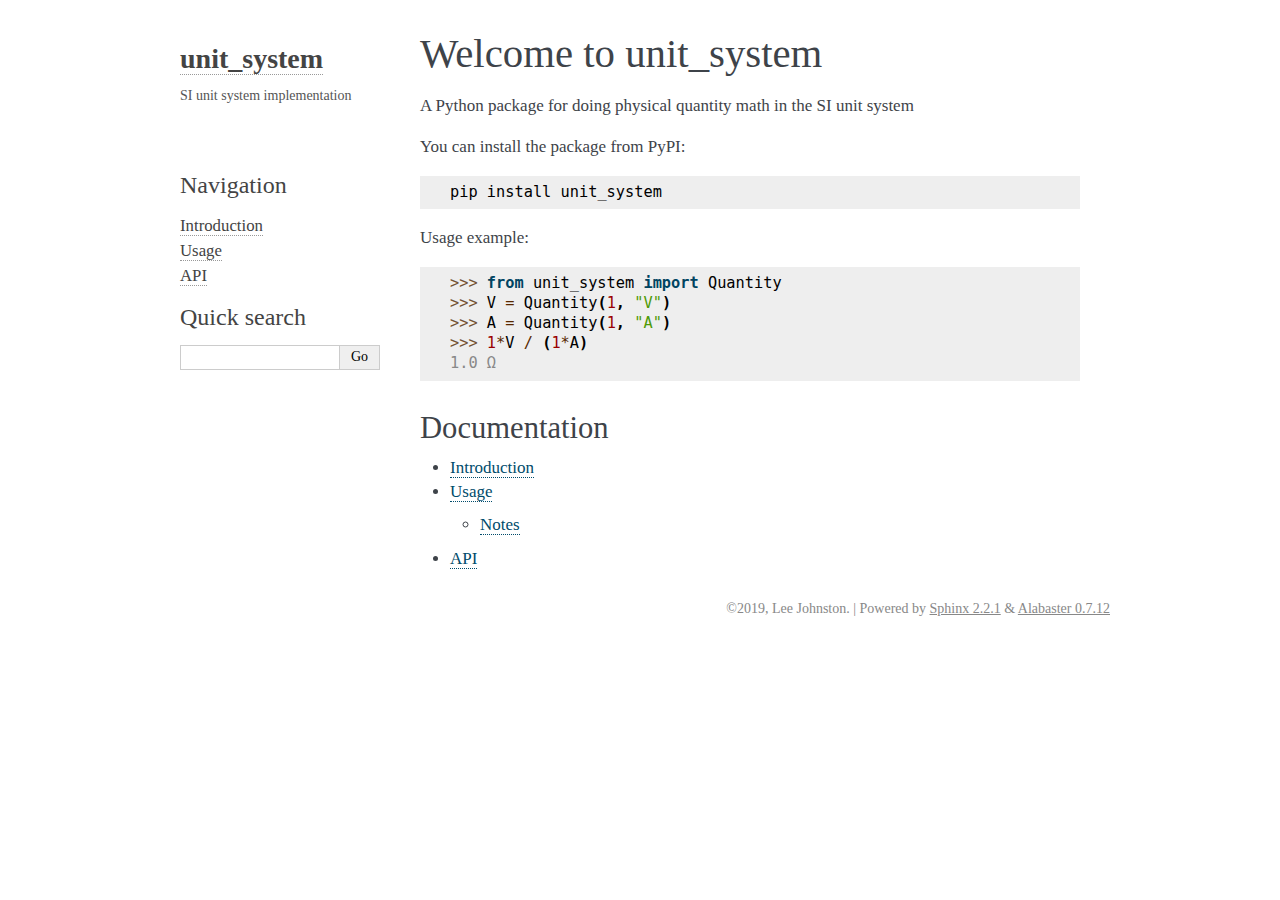
==== index.html @ a8049344 "project documentation" ====
<!DOCTYPE html>

<html xmlns="http://www.w3.org/1999/xhtml">
  <head>
    <meta charset="utf-8" />
    <title>Welcome to unit_system &#8212; unit_system  documentation</title>
    <link rel="stylesheet" href="_static/alabaster.css" type="text/css" />
    <link rel="stylesheet" href="_static/pygments.css" type="text/css" />
    <script type="text/javascript" id="documentation_options" data-url_root="./" src="_static/documentation_options.js"></script>
    <script type="text/javascript" src="_static/jquery.js"></script>
    <script type="text/javascript" src="_static/underscore.js"></script>
    <script type="text/javascript" src="_static/doctools.js"></script>
    <script type="text/javascript" src="_static/language_data.js"></script>
    <link rel="index" title="Index" href="genindex.html" />
    <link rel="search" title="Search" href="search.html" />
    <link rel="next" title="Introduction" href="introduction.html" />
   
  <link rel="stylesheet" href="_static/custom.css" type="text/css" />
  
  
  <meta name="viewport" content="width=device-width, initial-scale=0.9, maximum-scale=0.9" />

  </head><body>
  

    <div class="document">
      <div class="documentwrapper">
        <div class="bodywrapper">
          

          <div class="body" role="main">
            
  <div class="section" id="welcome-to-unit-system">
<h1>Welcome to unit_system<a class="headerlink" href="#welcome-to-unit-system" title="Permalink to this headline">¶</a></h1>
<p>A Python package for doing physical quantity math in the SI unit system</p>
<p>You can install the package from PyPI:</p>
<div class="highlight-default notranslate"><div class="highlight"><pre><span></span><span class="n">pip</span> <span class="n">install</span> <span class="n">unit_system</span>
</pre></div>
</div>
<p>Usage example:</p>
<div class="highlight-default notranslate"><div class="highlight"><pre><span></span><span class="gp">&gt;&gt;&gt; </span><span class="kn">from</span> <span class="nn">unit_system</span> <span class="k">import</span> <span class="n">Quantity</span>
<span class="gp">&gt;&gt;&gt; </span><span class="n">V</span> <span class="o">=</span> <span class="n">Quantity</span><span class="p">(</span><span class="mi">1</span><span class="p">,</span> <span class="s2">&quot;V&quot;</span><span class="p">)</span>
<span class="gp">&gt;&gt;&gt; </span><span class="n">A</span> <span class="o">=</span> <span class="n">Quantity</span><span class="p">(</span><span class="mi">1</span><span class="p">,</span> <span class="s2">&quot;A&quot;</span><span class="p">)</span>
<span class="gp">&gt;&gt;&gt; </span><span class="mi">1</span><span class="o">*</span><span class="n">V</span> <span class="o">/</span> <span class="p">(</span><span class="mi">1</span><span class="o">*</span><span class="n">A</span><span class="p">)</span>
<span class="go">1.0 Ω</span>
</pre></div>
</div>
<div class="section" id="documentation">
<h2>Documentation<a class="headerlink" href="#documentation" title="Permalink to this headline">¶</a></h2>
<div class="toctree-wrapper compound">
<ul>
<li class="toctree-l1"><a class="reference internal" href="introduction.html">Introduction</a></li>
<li class="toctree-l1"><a class="reference internal" href="usage.html">Usage</a><ul>
<li class="toctree-l2"><a class="reference internal" href="usage.html#notes">Notes</a></li>
</ul>
</li>
<li class="toctree-l1"><a class="reference internal" href="api.html">API</a></li>
</ul>
</div>
</div>
</div>


          </div>
          
        </div>
      </div>
      <div class="sphinxsidebar" role="navigation" aria-label="main navigation">
        <div class="sphinxsidebarwrapper">
<h1 class="logo"><a href="#">unit_system</a></h1>



<p class="blurb">SI unit system implementation</p>




<p>
<iframe src="https://ghbtns.com/github-btn.html?user=l-johnston&repo=unit_system&type=watch&count=true&size=large&v=2"
  allowtransparency="true" frameborder="0" scrolling="0" width="200px" height="35px"></iframe>
</p>





<h3>Navigation</h3>
<ul>
<li class="toctree-l1"><a class="reference internal" href="introduction.html">Introduction</a></li>
<li class="toctree-l1"><a class="reference internal" href="usage.html">Usage</a></li>
<li class="toctree-l1"><a class="reference internal" href="api.html">API</a></li>
</ul>

<div class="relations">
<h3>Related Topics</h3>
<ul>
  <li><a href="#">Documentation overview</a><ul>
      <li>Next: <a href="introduction.html" title="next chapter">Introduction</a></li>
  </ul></li>
</ul>
</div>
<div id="searchbox" style="display: none" role="search">
  <h3 id="searchlabel">Quick search</h3>
    <div class="searchformwrapper">
    <form class="search" action="search.html" method="get">
      <input type="text" name="q" aria-labelledby="searchlabel" />
      <input type="submit" value="Go" />
    </form>
    </div>
</div>
<script type="text/javascript">$('#searchbox').show(0);</script>








        </div>
      </div>
      <div class="clearer"></div>
    </div>
    <div class="footer">
      &copy;2019, Lee Johnston.
      
      |
      Powered by <a href="http://sphinx-doc.org/">Sphinx 2.2.1</a>
      &amp; <a href="https://github.com/bitprophet/alabaster">Alabaster 0.7.12</a>
      
    </div>

    

    
  </body>
</html>
---- _static/alabaster.css ----
@import url("basic.css");

/* -- page layout ----------------------------------------------------------- */

body {
    font-family: STIX2;
    font-size: 17px;
    background-color: #fff;
    color: #000;
    margin: 0;
    padding: 0;
}


div.document {
    width: 940px;
    margin: 30px auto 0 auto;
}

div.documentwrapper {
    float: left;
    width: 100%;
}

div.bodywrapper {
    margin: 0 0 0 220px;
}

div.sphinxsidebar {
    width: 220px;
    font-size: 14px;
    line-height: 1.5;
}

hr {
    border: 1px solid #B1B4B6;
}

div.body {
    background-color: #fff;
    color: #3E4349;
    padding: 0 30px 0 30px;
}

div.body > .section {
    text-align: left;
}

div.footer {
    width: 940px;
    margin: 20px auto 30px auto;
    font-size: 14px;
    color: #888;
    text-align: right;
}

div.footer a {
    color: #888;
}

p.caption {
    font-family: inherit;
    font-size: inherit;
}


div.relations {
    display: none;
}


div.sphinxsidebar a {
    color: #444;
    text-decoration: none;
    border-bottom: 1px dotted #999;
}

div.sphinxsidebar a:hover {
    border-bottom: 1px solid #999;
}

div.sphinxsidebarwrapper {
    padding: 18px 10px;
}

div.sphinxsidebarwrapper p.logo {
    padding: 0;
    margin: -10px 0 0 0px;
    text-align: center;
}

div.sphinxsidebarwrapper h1.logo {
    margin-top: -10px;
    text-align: center;
    margin-bottom: 5px;
    text-align: left;
}

div.sphinxsidebarwrapper h1.logo-name {
    margin-top: 0px;
}

div.sphinxsidebarwrapper p.blurb {
    margin-top: 0;
    font-style: normal;
}

div.sphinxsidebar h3,
div.sphinxsidebar h4 {
    font-family: STIX2;
    color: #444;
    font-size: 24px;
    font-weight: normal;
    margin: 0 0 5px 0;
    padding: 0;
}

div.sphinxsidebar h4 {
    font-size: 20px;
}

div.sphinxsidebar h3 a {
    color: #444;
}

div.sphinxsidebar p.logo a,
div.sphinxsidebar h3 a,
div.sphinxsidebar p.logo a:hover,
div.sphinxsidebar h3 a:hover {
    border: none;
}

div.sphinxsidebar p {
    color: #555;
    margin: 10px 0;
}

div.sphinxsidebar ul {
    margin: 10px 0;
    padding: 0;
    color: #000;
}

div.sphinxsidebar ul li.toctree-l1 > a {
    font-size: 120%;
}

div.sphinxsidebar ul li.toctree-l2 > a {
    font-size: 110%;
}

div.sphinxsidebar input {
    border: 1px solid #CCC;
    font-family: STIX2;
    font-size: 1em;
}

div.sphinxsidebar hr {
    border: none;
    height: 1px;
    color: #AAA;
    background: #AAA;

    text-align: left;
    margin-left: 0;
    width: 50%;
}

div.sphinxsidebar .badge {
    border-bottom: none;
}

div.sphinxsidebar .badge:hover {
    border-bottom: none;
}

/* To address an issue with donation coming after search */
div.sphinxsidebar h3.donation {
    margin-top: 10px;
}

/* -- body styles ----------------------------------------------------------- */

a {
    color: #004B6B;
    text-decoration: underline;
}

a:hover {
    color: #6D4100;
    text-decoration: underline;
}

div.body h1,
div.body h2,
div.body h3,
div.body h4,
div.body h5,
div.body h6 {
    font-family: STIX2;
    font-weight: normal;
    margin: 30px 0px 10px 0px;
    padding: 0;
}

div.body h1 { margin-top: 0; padding-top: 0; font-size: 240%; }
div.body h2 { font-size: 180%; }
div.body h3 { font-size: 150%; }
div.body h4 { font-size: 130%; }
div.body h5 { font-size: 100%; }
div.body h6 { font-size: 100%; }

a.headerlink {
    color: #DDD;
    padding: 0 4px;
    text-decoration: none;
}

a.headerlink:hover {
    color: #444;
    background: #EAEAEA;
}

div.body p, div.body dd, div.body li {
    line-height: 1.4em;
}

div.admonition {
    margin: 20px 0px;
    padding: 10px 30px;
    background-color: #EEE;
    border: 1px solid #CCC;
}

div.admonition tt.xref, div.admonition code.xref, div.admonition a tt {
    background-color: #FBFBFB;
    border-bottom: 1px solid #fafafa;
}

div.admonition p.admonition-title {
    font-family: STIX2;
    font-weight: normal;
    font-size: 24px;
    margin: 0 0 10px 0;
    padding: 0;
    line-height: 1;
}

div.admonition p.last {
    margin-bottom: 0;
}

div.highlight {
    background-color: #fff;
}

dt:target, .highlight {
    background: #FAF3E8;
}

div.warning {
    background-color: #FCC;
    border: 1px solid #FAA;
}

div.danger {
    background-color: #FCC;
    border: 1px solid #FAA;
    -moz-box-shadow: 2px 2px 4px #D52C2C;
    -webkit-box-shadow: 2px 2px 4px #D52C2C;
    box-shadow: 2px 2px 4px #D52C2C;
}

div.error {
    background-color: #FCC;
    border: 1px solid #FAA;
    -moz-box-shadow: 2px 2px 4px #D52C2C;
    -webkit-box-shadow: 2px 2px 4px #D52C2C;
    box-shadow: 2px 2px 4px #D52C2C;
}

div.caution {
    background-color: #FCC;
    border: 1px solid #FAA;
}

div.attention {
    background-color: #FCC;
    border: 1px solid #FAA;
}

div.important {
    background-color: #EEE;
    border: 1px solid #CCC;
}

div.note {
    background-color: #EEE;
    border: 1px solid #CCC;
}

div.tip {
    background-color: #EEE;
    border: 1px solid #CCC;
}

div.hint {
    background-color: #EEE;
    border: 1px solid #CCC;
}

div.seealso {
    background-color: #EEE;
    border: 1px solid #CCC;
}

div.topic {
    background-color: #EEE;
}

p.admonition-title {
    display: inline;
}

p.admonition-title:after {
    content: ":";
}

pre, tt, code {
    font-family: 'Consolas', 'Menlo', 'DejaVu Sans Mono', 'Bitstream Vera Sans Mono', monospace;
    font-size: 0.9em;
}

.hll {
    background-color: #FFC;
    margin: 0 -12px;
    padding: 0 12px;
    display: block;
}

img.screenshot {
}

tt.descname, tt.descclassname, code.descname, code.descclassname {
    font-size: 0.95em;
}

tt.descname, code.descname {
    padding-right: 0.08em;
}

img.screenshot {
    -moz-box-shadow: 2px 2px 4px #EEE;
    -webkit-box-shadow: 2px 2px 4px #EEE;
    box-shadow: 2px 2px 4px #EEE;
}

table.docutils {
    border: 1px solid #888;
    -moz-box-shadow: 2px 2px 4px #EEE;
    -webkit-box-shadow: 2px 2px 4px #EEE;
    box-shadow: 2px 2px 4px #EEE;
}

table.docutils td, table.docutils th {
    border: 1px solid #888;
    padding: 0.25em 0.7em;
}

table.field-list, table.footnote {
    border: none;
    -moz-box-shadow: none;
    -webkit-box-shadow: none;
    box-shadow: none;
}

table.footnote {
    margin: 15px 0;
    width: 100%;
    border: 1px solid #EEE;
    background: #FDFDFD;
    font-size: 0.9em;
}

table.footnote + table.footnote {
    margin-top: -15px;
    border-top: none;
}

table.field-list th {
    padding: 0 0.8em 0 0;
}

table.field-list td {
    padding: 0;
}

table.field-list p {
    margin-bottom: 0.8em;
}

/* Cloned from
 * https://github.com/sphinx-doc/sphinx/commit/ef60dbfce09286b20b7385333d63a60321784e68
 */
.field-name {
    -moz-hyphens: manual;
    -ms-hyphens: manual;
    -webkit-hyphens: manual;
    hyphens: manual;
}

table.footnote td.label {
    width: .1px;
    padding: 0.3em 0 0.3em 0.5em;
}

table.footnote td {
    padding: 0.3em 0.5em;
}

dl {
    margin: 0;
    padding: 0;
}

dl dd {
    margin-left: 30px;
}

blockquote {
    margin: 0 0 0 30px;
    padding: 0;
}

ul, ol {
    /* Matches the 30px from the narrow-screen "li > ul" selector below */
    margin: 10px 0 10px 30px;
    padding: 0;
}

pre {
    background: #EEE;
    padding: 7px 30px;
    margin: 15px 0px;
    line-height: 1.3em;
}

div.viewcode-block:target {
    background: #ffd;
}

dl pre, blockquote pre, li pre {
    margin-left: 0;
    padding-left: 30px;
}

tt, code {
    background-color: #ecf0f3;
    color: #222;
    /* padding: 1px 2px; */
}

tt.xref, code.xref, a tt {
    background-color: #FBFBFB;
    border-bottom: 1px solid #fff;
}

a.reference {
    text-decoration: none;
    border-bottom: 1px dotted #004B6B;
}

/* Don't put an underline on images */
a.image-reference, a.image-reference:hover {
    border-bottom: none;
}

a.reference:hover {
    border-bottom: 1px solid #6D4100;
}

a.footnote-reference {
    text-decoration: none;
    font-size: 0.7em;
    vertical-align: top;
    border-bottom: 1px dotted #004B6B;
}

a.footnote-reference:hover {
    border-bottom: 1px solid #6D4100;
}

a:hover tt, a:hover code {
    background: #EEE;
}


@media screen and (max-width: 870px) {

    div.sphinxsidebar {
    	display: none;
    }

    div.document {
       width: 100%;

    }

    div.documentwrapper {
    	margin-left: 0;
    	margin-top: 0;
    	margin-right: 0;
    	margin-bottom: 0;
    }

    div.bodywrapper {
    	margin-top: 0;
    	margin-right: 0;
    	margin-bottom: 0;
    	margin-left: 0;
    }

    ul {
    	margin-left: 0;
    }

	li > ul {
        /* Matches the 30px from the "ul, ol" selector above */
		margin-left: 30px;
	}

    .document {
    	width: auto;
    }

    .footer {
    	width: auto;
    }

    .bodywrapper {
    	margin: 0;
    }

    .footer {
    	width: auto;
    }

    .github {
        display: none;
    }



}



@media screen and (max-width: 875px) {

    body {
        margin: 0;
        padding: 20px 30px;
    }

    div.documentwrapper {
        float: none;
        background: #fff;
    }

    div.sphinxsidebar {
        display: block;
        float: none;
        width: 102.5%;
        margin: 50px -30px -20px -30px;
        padding: 10px 20px;
        background: #333;
        color: #FFF;
    }

    div.sphinxsidebar h3, div.sphinxsidebar h4, div.sphinxsidebar p,
    div.sphinxsidebar h3 a {
        color: #fff;
    }

    div.sphinxsidebar a {
        color: #AAA;
    }

    div.sphinxsidebar p.logo {
        display: none;
    }

    div.document {
        width: 100%;
        margin: 0;
    }

    div.footer {
        display: none;
    }

    div.bodywrapper {
        margin: 0;
    }

    div.body {
        min-height: 0;
        padding: 0;
    }

    .rtd_doc_footer {
        display: none;
    }

    .document {
        width: auto;
    }

    .footer {
        width: auto;
    }

    .footer {
        width: auto;
    }

    .github {
        display: none;
    }
}


/* misc. */

.revsys-inline {
    display: none!important;
}

/* Make nested-list/multi-paragraph items look better in Releases changelog
 * pages. Without this, docutils' magical list fuckery causes inconsistent
 * formatting between different release sub-lists.
 */
div#changelog > div.section > ul > li > p:only-child {
    margin-bottom: 0;
}

/* Hide fugly table cell borders in ..bibliography:: directive output */
table.docutils.citation, table.docutils.citation td, table.docutils.citation th {
  border: none;
  /* Below needed in some edge cases; if not applied, bottom shadows appear */
  -moz-box-shadow: none;
  -webkit-box-shadow: none;
  box-shadow: none;
}


/* relbar */

.related {
    line-height: 30px;
    width: 100%;
    font-size: 0.9rem;
}

.related.top {
    border-bottom: 1px solid #EEE;
    margin-bottom: 20px;
}

.related.bottom {
    border-top: 1px solid #EEE;
}

.related ul {
    padding: 0;
    margin: 0;
    list-style: none;
}

.related li {
    display: inline;
}

nav#rellinks {
    float: right;
}

nav#rellinks li+li:before {
    content: "|";
}

nav#breadcrumbs li+li:before {
    content: "\00BB";
}

/* Hide certain items when printing */
@media print {
    div.related {
        display: none;
    }
}
---- _static/pygments.css ----
.highlight .hll { background-color: #ffffcc }
.highlight  { background: #f8f8f8; }
.highlight .c { color: #8f5902; font-style: italic } /* Comment */
.highlight .err { color: #a40000; border: 1px solid #ef2929 } /* Error */
.highlight .g { color: #000000 } /* Generic */
.highlight .k { color: #004461; font-weight: bold } /* Keyword */
.highlight .l { color: #000000 } /* Literal */
.highlight .n { color: #000000 } /* Name */
.highlight .o { color: #582800 } /* Operator */
.highlight .x { color: #000000 } /* Other */
.highlight .p { color: #000000; font-weight: bold } /* Punctuation */
.highlight .ch { color: #8f5902; font-style: italic } /* Comment.Hashbang */
.highlight .cm { color: #8f5902; font-style: italic } /* Comment.Multiline */
.highlight .cp { color: #8f5902 } /* Comment.Preproc */
.highlight .cpf { color: #8f5902; font-style: italic } /* Comment.PreprocFile */
.highlight .c1 { color: #8f5902; font-style: italic } /* Comment.Single */
.highlight .cs { color: #8f5902; font-style: italic } /* Comment.Special */
.highlight .gd { color: #a40000 } /* Generic.Deleted */
.highlight .ge { color: #000000; font-style: italic } /* Generic.Emph */
.highlight .gr { color: #ef2929 } /* Generic.Error */
.highlight .gh { color: #000080; font-weight: bold } /* Generic.Heading */
.highlight .gi { color: #00A000 } /* Generic.Inserted */
.highlight .go { color: #888888 } /* Generic.Output */
.highlight .gp { color: #745334 } /* Generic.Prompt */
.highlight .gs { color: #000000; font-weight: bold } /* Generic.Strong */
.highlight .gu { color: #800080; font-weight: bold } /* Generic.Subheading */
.highlight .gt { color: #a40000; font-weight: bold } /* Generic.Traceback */
.highlight .kc { color: #004461; font-weight: bold } /* Keyword.Constant */
.highlight .kd { color: #004461; font-weight: bold } /* Keyword.Declaration */
.highlight .kn { color: #004461; font-weight: bold } /* Keyword.Namespace */
.highlight .kp { color: #004461; font-weight: bold } /* Keyword.Pseudo */
.highlight .kr { color: #004461; font-weight: bold } /* Keyword.Reserved */
.highlight .kt { color: #004461; font-weight: bold } /* Keyword.Type */
.highlight .ld { color: #000000 } /* Literal.Date */
.highlight .m { color: #990000 } /* Literal.Number */
.highlight .s { color: #4e9a06 } /* Literal.String */
.highlight .na { color: #c4a000 } /* Name.Attribute */
.highlight .nb { color: #004461 } /* Name.Builtin */
.highlight .nc { color: #000000 } /* Name.Class */
.highlight .no { color: #000000 } /* Name.Constant */
.highlight .nd { color: #888888 } /* Name.Decorator */
.highlight .ni { color: #ce5c00 } /* Name.Entity */
.highlight .ne { color: #cc0000; font-weight: bold } /* Name.Exception */
.highlight .nf { color: #000000 } /* Name.Function */
.highlight .nl { color: #f57900 } /* Name.Label */
.highlight .nn { color: #000000 } /* Name.Namespace */
.highlight .nx { color: #000000 } /* Name.Other */
.highlight .py { color: #000000 } /* Name.Property */
.highlight .nt { color: #004461; font-weight: bold } /* Name.Tag */
.highlight .nv { color: #000000 } /* Name.Variable */
.highlight .ow { color: #004461; font-weight: bold } /* Operator.Word */
.highlight .w { color: #f8f8f8; text-decoration: underline } /* Text.Whitespace */
.highlight .mb { color: #990000 } /* Literal.Number.Bin */
.highlight .mf { color: #990000 } /* Literal.Number.Float */
.highlight .mh { color: #990000 } /* Literal.Number.Hex */
.highlight .mi { color: #990000 } /* Literal.Number.Integer */
.highlight .mo { color: #990000 } /* Literal.Number.Oct */
.highlight .sa { color: #4e9a06 } /* Literal.String.Affix */
.highlight .sb { color: #4e9a06 } /* Literal.String.Backtick */
.highlight .sc { color: #4e9a06 } /* Literal.String.Char */
.highlight .dl { color: #4e9a06 } /* Literal.String.Delimiter */
.highlight .sd { color: #8f5902; font-style: italic } /* Literal.String.Doc */
.highlight .s2 { color: #4e9a06 } /* Literal.String.Double */
.highlight .se { color: #4e9a06 } /* Literal.String.Escape */
.highlight .sh { color: #4e9a06 } /* Literal.String.Heredoc */
.highlight .si { color: #4e9a06 } /* Literal.String.Interpol */
.highlight .sx { color: #4e9a06 } /* Literal.String.Other */
.highlight .sr { color: #4e9a06 } /* Literal.String.Regex */
.highlight .s1 { color: #4e9a06 } /* Literal.String.Single */
.highlight .ss { color: #4e9a06 } /* Literal.String.Symbol */
.highlight .bp { color: #3465a4 } /* Name.Builtin.Pseudo */
.highlight .fm { color: #000000 } /* Name.Function.Magic */
.highlight .vc { color: #000000 } /* Name.Variable.Class */
.highlight .vg { color: #000000 } /* Name.Variable.Global */
.highlight .vi { color: #000000 } /* Name.Variable.Instance */
.highlight .vm { color: #000000 } /* Name.Variable.Magic */
.highlight .il { color: #990000 } /* Literal.Number.Integer.Long */
---- _static/custom.css ----
/* This file intentionally left blank. */
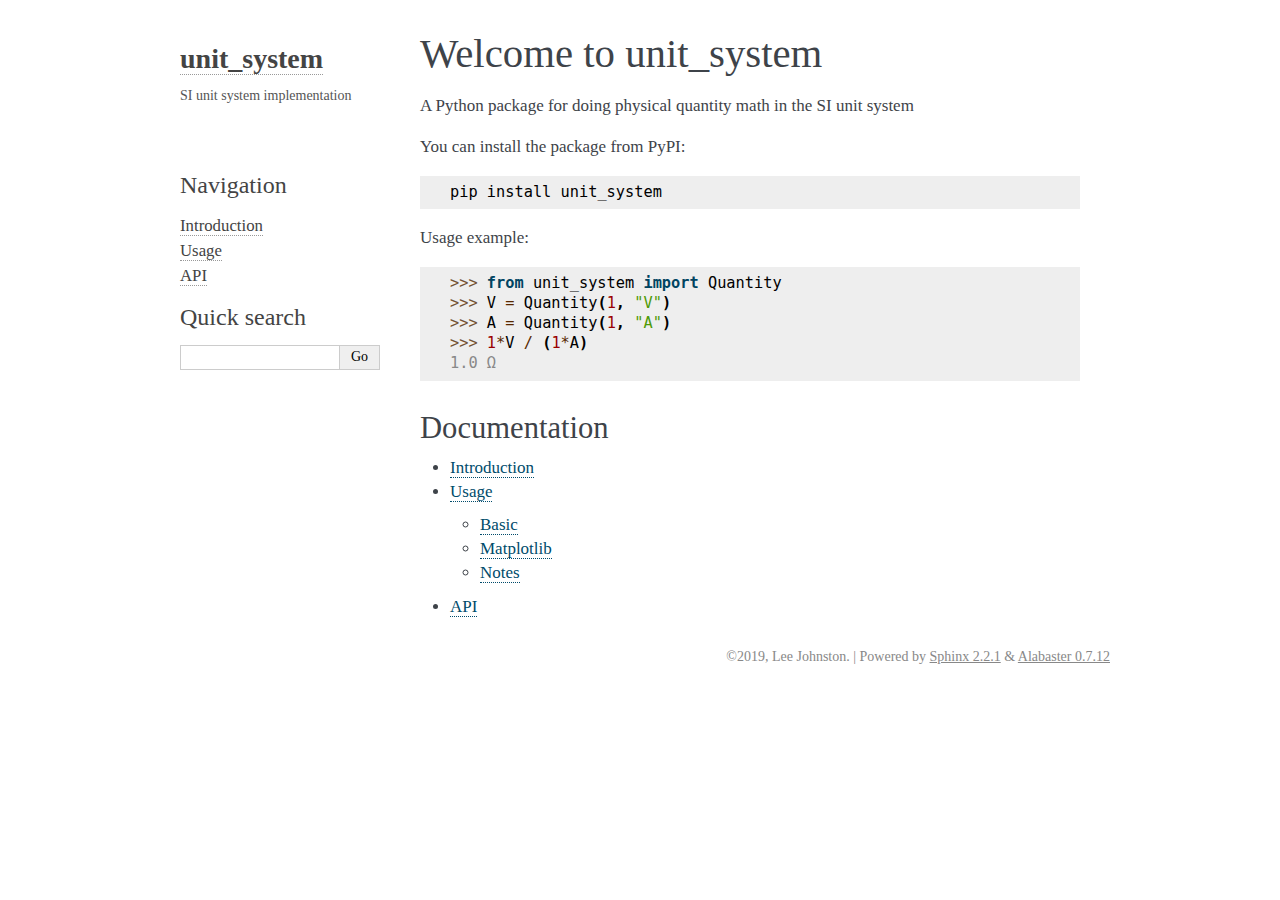
==== commit a2d68fda: "build project documentation" ====
--- a/index.html
+++ b/index.html
@@ -39,7 +39,7 @@
 </pre></div>
 </div>
 <p>Usage example:</p>
-<div class="highlight-default notranslate"><div class="highlight"><pre><span></span><span class="gp">&gt;&gt;&gt; </span><span class="kn">from</span> <span class="nn">unit_system</span> <span class="k">import</span> <span class="n">Quantity</span>
+<div class="highlight-default notranslate"><div class="highlight"><pre><span></span><span class="gp">&gt;&gt;&gt; </span><span class="kn">from</span> <span class="nn">unit_system</span> <span class="kn">import</span> <span class="n">Quantity</span>
 <span class="gp">&gt;&gt;&gt; </span><span class="n">V</span> <span class="o">=</span> <span class="n">Quantity</span><span class="p">(</span><span class="mi">1</span><span class="p">,</span> <span class="s2">&quot;V&quot;</span><span class="p">)</span>
 <span class="gp">&gt;&gt;&gt; </span><span class="n">A</span> <span class="o">=</span> <span class="n">Quantity</span><span class="p">(</span><span class="mi">1</span><span class="p">,</span> <span class="s2">&quot;A&quot;</span><span class="p">)</span>
 <span class="gp">&gt;&gt;&gt; </span><span class="mi">1</span><span class="o">*</span><span class="n">V</span> <span class="o">/</span> <span class="p">(</span><span class="mi">1</span><span class="o">*</span><span class="n">A</span><span class="p">)</span>
@@ -52,6 +52,8 @@
 <ul>
 <li class="toctree-l1"><a class="reference internal" href="introduction.html">Introduction</a></li>
 <li class="toctree-l1"><a class="reference internal" href="usage.html">Usage</a><ul>
+<li class="toctree-l2"><a class="reference internal" href="usage.html#basic">Basic</a></li>
+<li class="toctree-l2"><a class="reference internal" href="usage.html#matplotlib">Matplotlib</a></li>
 <li class="toctree-l2"><a class="reference internal" href="usage.html#notes">Notes</a></li>
 </ul>
 </li>
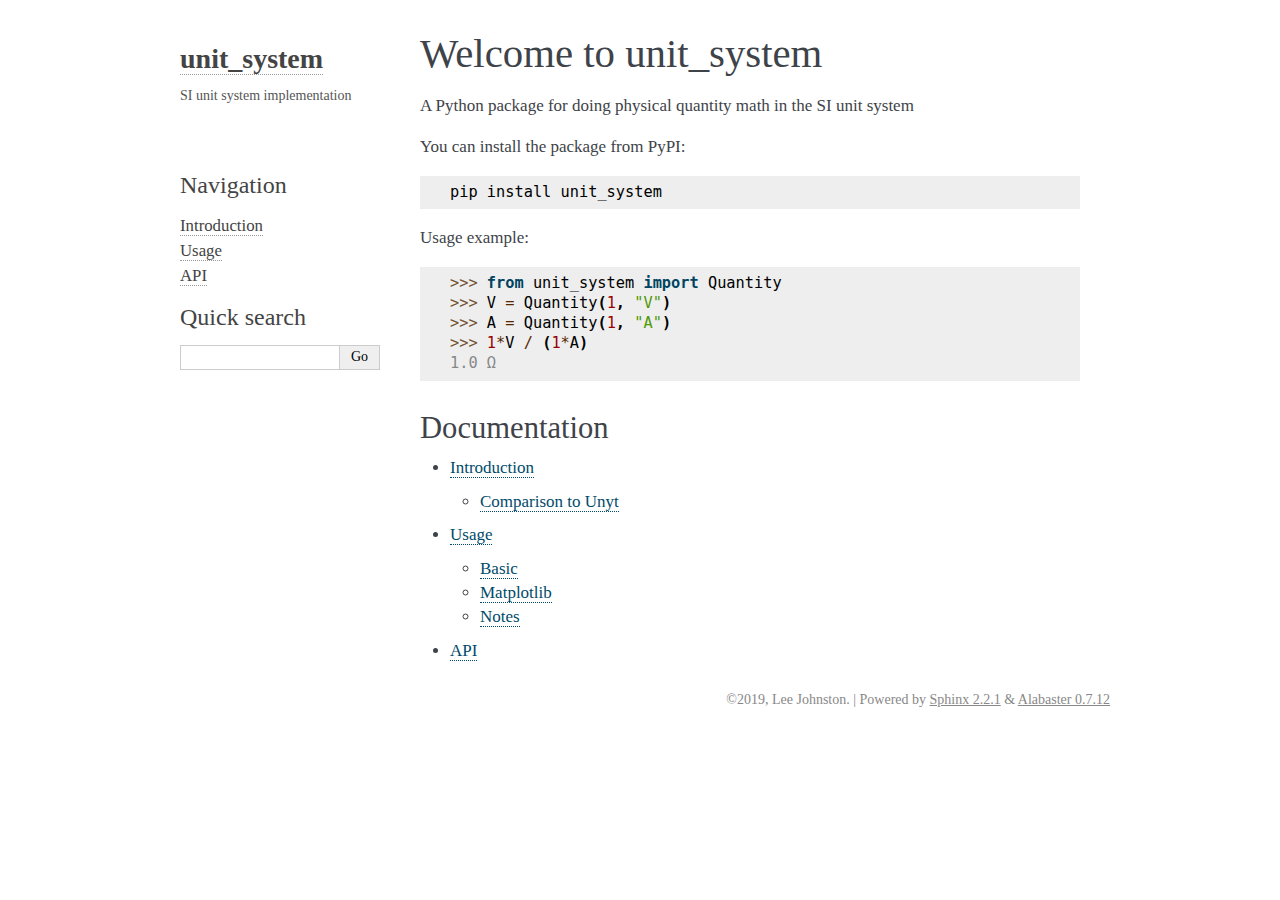
==== commit 14ec9dcf: "build project documentation" ====
--- a/index.html
+++ b/index.html
@@ -50,7 +50,10 @@
 <h2>Documentation<a class="headerlink" href="#documentation" title="Permalink to this headline">¶</a></h2>
 <div class="toctree-wrapper compound">
 <ul>
-<li class="toctree-l1"><a class="reference internal" href="introduction.html">Introduction</a></li>
+<li class="toctree-l1"><a class="reference internal" href="introduction.html">Introduction</a><ul>
+<li class="toctree-l2"><a class="reference internal" href="introduction.html#comparison-to-unyt">Comparison to Unyt</a></li>
+</ul>
+</li>
 <li class="toctree-l1"><a class="reference internal" href="usage.html">Usage</a><ul>
 <li class="toctree-l2"><a class="reference internal" href="usage.html#basic">Basic</a></li>
 <li class="toctree-l2"><a class="reference internal" href="usage.html#matplotlib">Matplotlib</a></li>
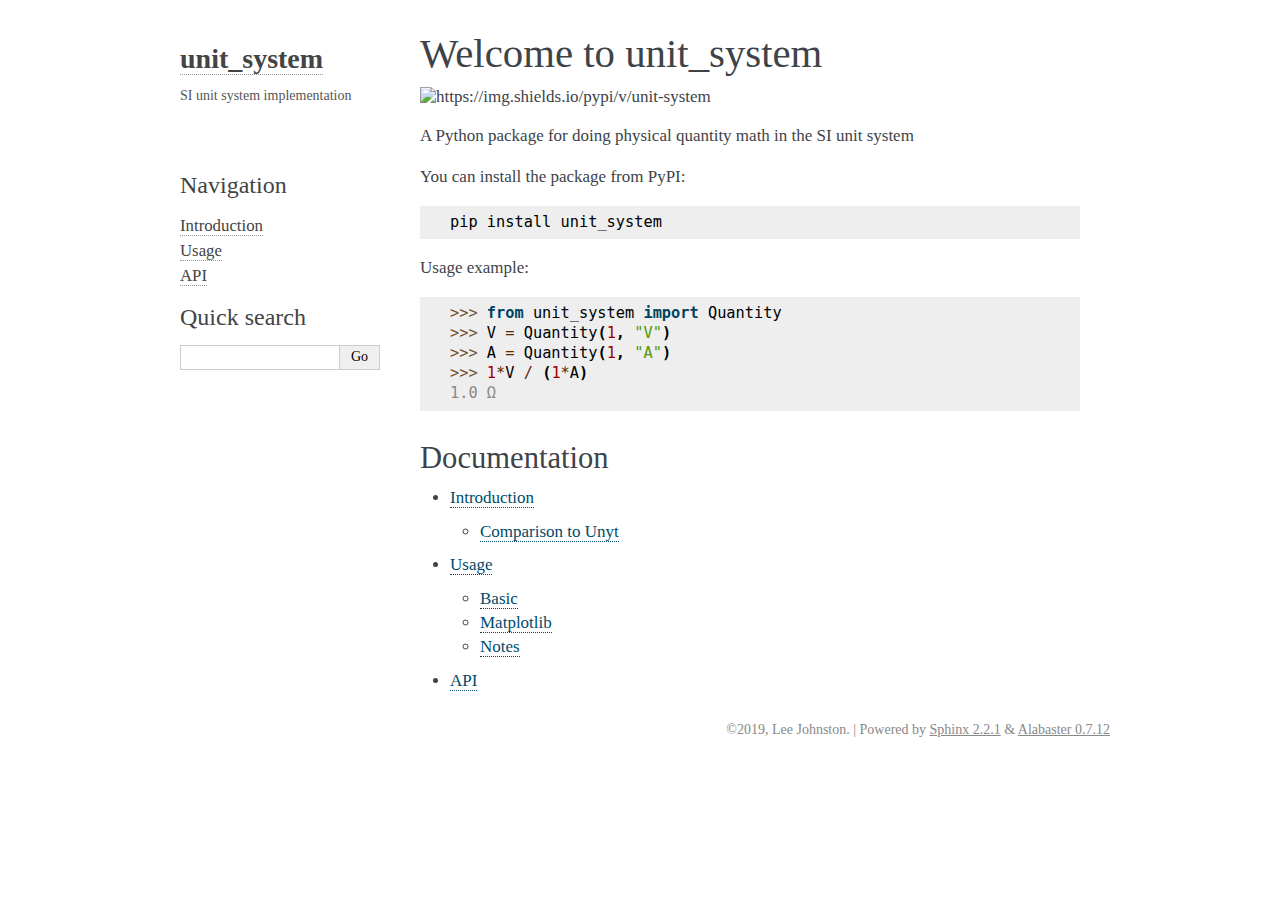
==== commit e7e1ec2d: "build project documentation" ====
--- a/index.html
+++ b/index.html
@@ -33,6 +33,7 @@
             
   <div class="section" id="welcome-to-unit-system">
 <h1>Welcome to unit_system<a class="headerlink" href="#welcome-to-unit-system" title="Permalink to this headline">¶</a></h1>
+<img alt="https://img.shields.io/pypi/v/unit-system" src="https://img.shields.io/pypi/v/unit-system" />
 <p>A Python package for doing physical quantity math in the SI unit system</p>
 <p>You can install the package from PyPI:</p>
 <div class="highlight-default notranslate"><div class="highlight"><pre><span></span><span class="n">pip</span> <span class="n">install</span> <span class="n">unit_system</span>
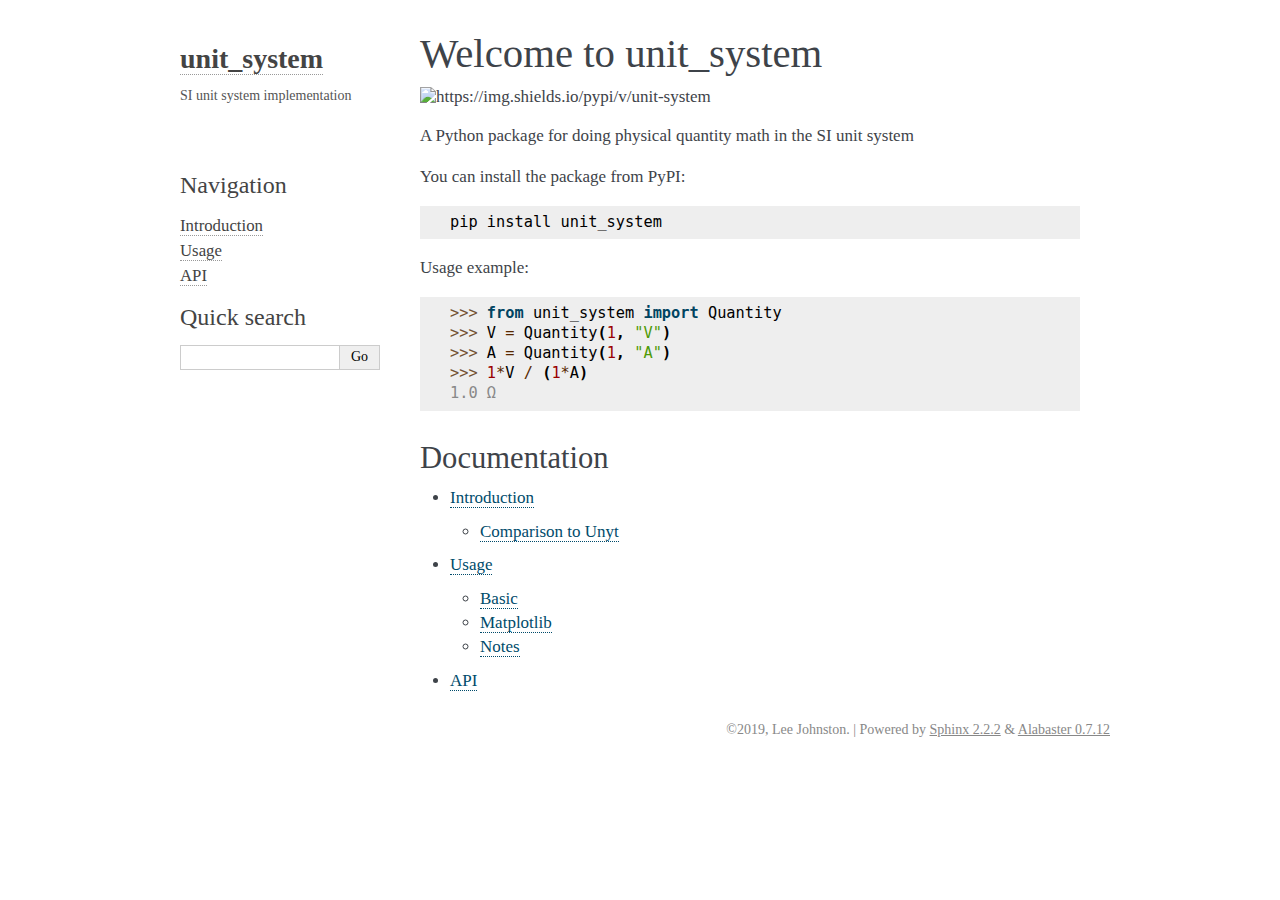
==== commit cf505a09: "build project documentation" ====
--- a/index.html
+++ b/index.html
@@ -133,7 +133,7 @@
       &copy;2019, Lee Johnston.
       
       |
-      Powered by <a href="http://sphinx-doc.org/">Sphinx 2.2.1</a>
+      Powered by <a href="http://sphinx-doc.org/">Sphinx 2.2.2</a>
       &amp; <a href="https://github.com/bitprophet/alabaster">Alabaster 0.7.12</a>
       
     </div>
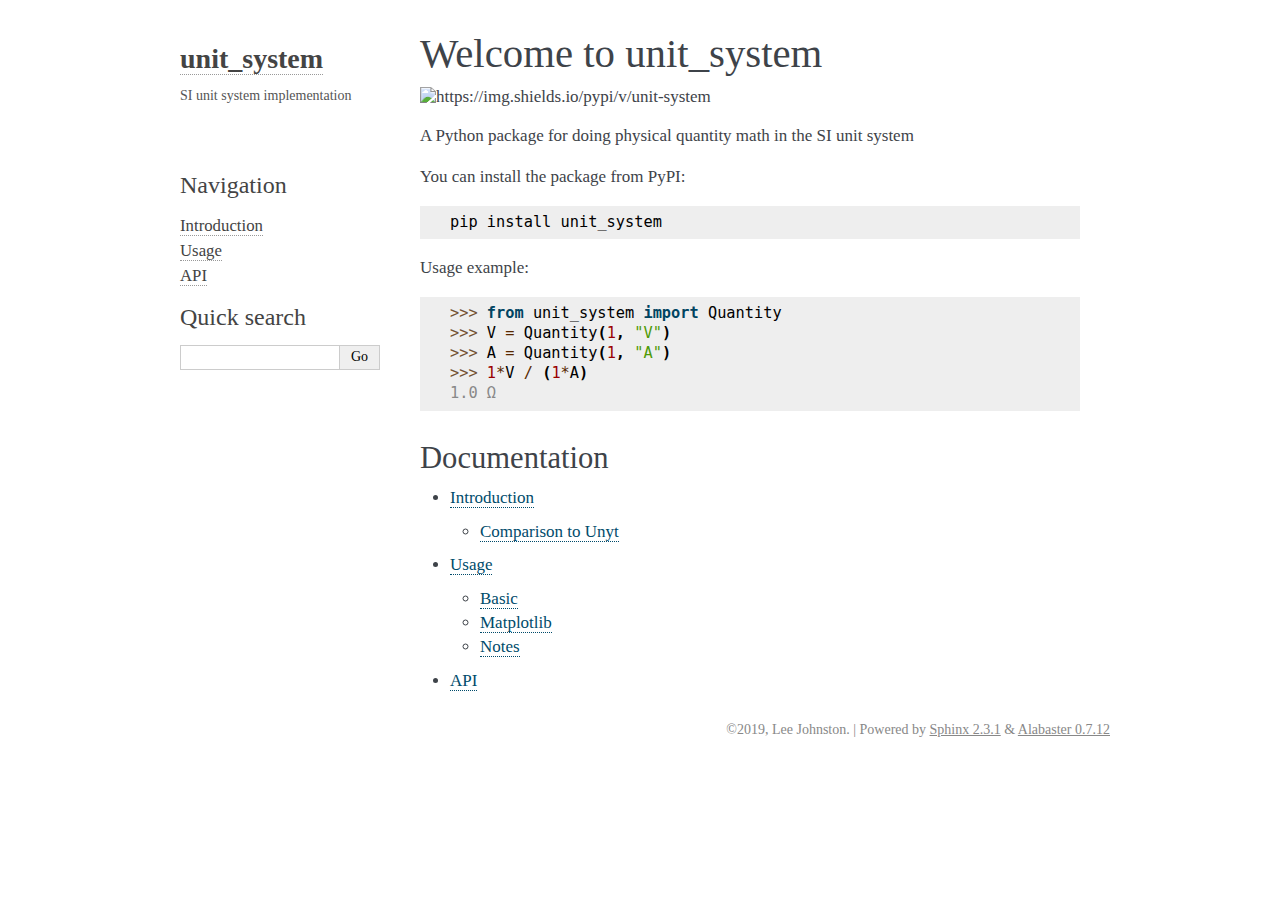
==== commit 7f7b8a47: "build project documentation" ====
--- a/index.html
+++ b/index.html
@@ -40,7 +40,7 @@
 </pre></div>
 </div>
 <p>Usage example:</p>
-<div class="highlight-default notranslate"><div class="highlight"><pre><span></span><span class="gp">&gt;&gt;&gt; </span><span class="kn">from</span> <span class="nn">unit_system</span> <span class="kn">import</span> <span class="n">Quantity</span>
+<div class="doctest highlight-default notranslate"><div class="highlight"><pre><span></span><span class="gp">&gt;&gt;&gt; </span><span class="kn">from</span> <span class="nn">unit_system</span> <span class="kn">import</span> <span class="n">Quantity</span>
 <span class="gp">&gt;&gt;&gt; </span><span class="n">V</span> <span class="o">=</span> <span class="n">Quantity</span><span class="p">(</span><span class="mi">1</span><span class="p">,</span> <span class="s2">&quot;V&quot;</span><span class="p">)</span>
 <span class="gp">&gt;&gt;&gt; </span><span class="n">A</span> <span class="o">=</span> <span class="n">Quantity</span><span class="p">(</span><span class="mi">1</span><span class="p">,</span> <span class="s2">&quot;A&quot;</span><span class="p">)</span>
 <span class="gp">&gt;&gt;&gt; </span><span class="mi">1</span><span class="o">*</span><span class="n">V</span> <span class="o">/</span> <span class="p">(</span><span class="mi">1</span><span class="o">*</span><span class="n">A</span><span class="p">)</span>
@@ -133,7 +133,7 @@
       &copy;2019, Lee Johnston.
       
       |
-      Powered by <a href="http://sphinx-doc.org/">Sphinx 2.2.2</a>
+      Powered by <a href="http://sphinx-doc.org/">Sphinx 2.3.1</a>
       &amp; <a href="https://github.com/bitprophet/alabaster">Alabaster 0.7.12</a>
       
     </div>
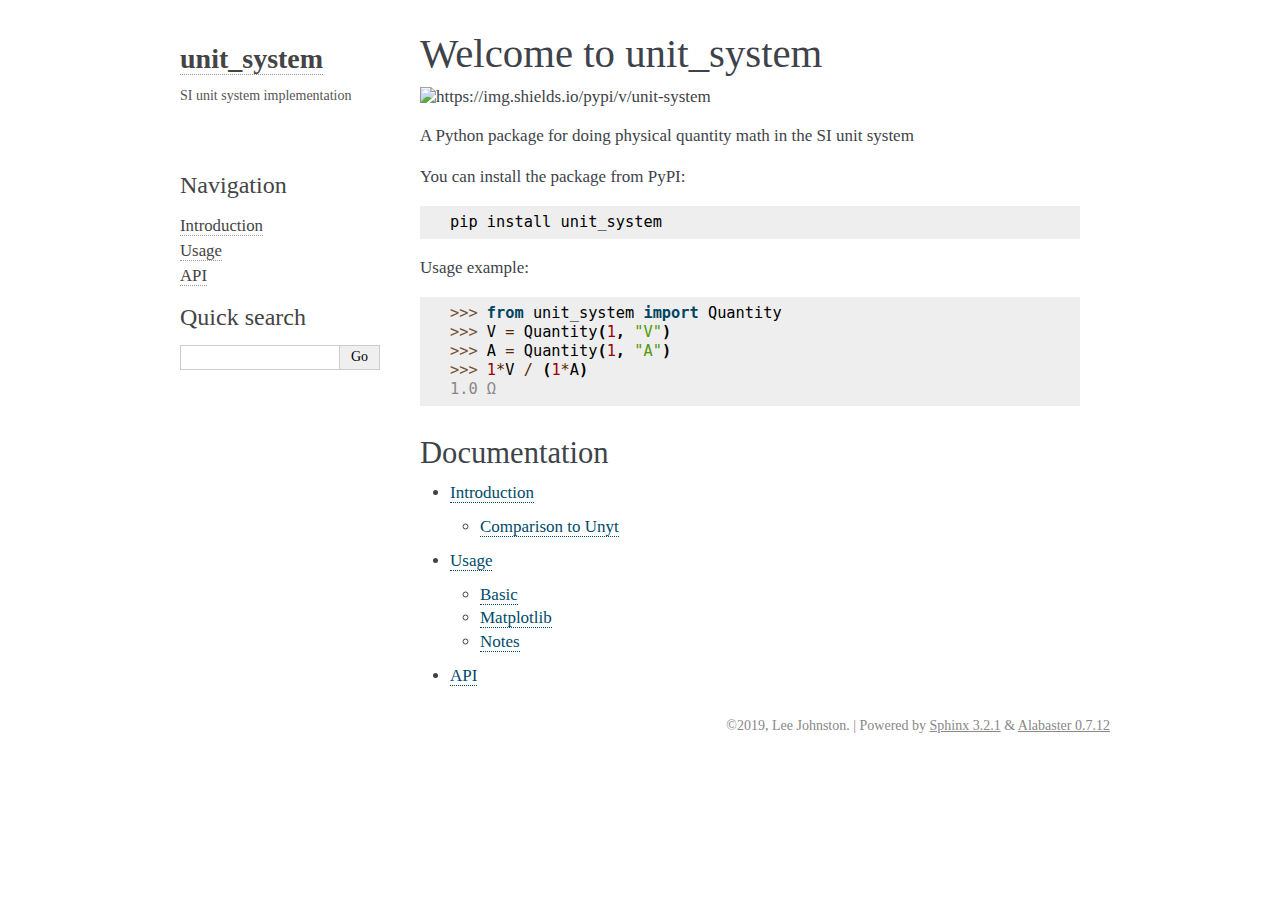
==== commit f0287ff1: "build project documentation" ====
--- a/index.html
+++ b/index.html
@@ -1,17 +1,18 @@
 
 <!DOCTYPE html>
 
-<html xmlns="http://www.w3.org/1999/xhtml">
+<html>
   <head>
     <meta charset="utf-8" />
+    <meta name="viewport" content="width=device-width, initial-scale=1.0" />
     <title>Welcome to unit_system &#8212; unit_system  documentation</title>
     <link rel="stylesheet" href="_static/alabaster.css" type="text/css" />
     <link rel="stylesheet" href="_static/pygments.css" type="text/css" />
-    <script type="text/javascript" id="documentation_options" data-url_root="./" src="_static/documentation_options.js"></script>
-    <script type="text/javascript" src="_static/jquery.js"></script>
-    <script type="text/javascript" src="_static/underscore.js"></script>
-    <script type="text/javascript" src="_static/doctools.js"></script>
-    <script type="text/javascript" src="_static/language_data.js"></script>
+    <script id="documentation_options" data-url_root="./" src="_static/documentation_options.js"></script>
+    <script src="_static/jquery.js"></script>
+    <script src="_static/underscore.js"></script>
+    <script src="_static/doctools.js"></script>
+    <script src="_static/language_data.js"></script>
     <link rel="index" title="Index" href="genindex.html" />
     <link rel="search" title="Search" href="search.html" />
     <link rel="next" title="Introduction" href="introduction.html" />
@@ -116,7 +117,7 @@
     </form>
     </div>
 </div>
-<script type="text/javascript">$('#searchbox').show(0);</script>
+<script>$('#searchbox').show(0);</script>
 
 
 
@@ -133,7 +134,7 @@
       &copy;2019, Lee Johnston.
       
       |
-      Powered by <a href="http://sphinx-doc.org/">Sphinx 2.3.1</a>
+      Powered by <a href="http://sphinx-doc.org/">Sphinx 3.2.1</a>
       &amp; <a href="https://github.com/bitprophet/alabaster">Alabaster 0.7.12</a>
       
     </div>
--- a/_static/pygments.css
+++ b/_static/pygments.css
@@ -1,5 +1,10 @@
+pre { line-height: 125%; margin: 0; }
+td.linenos pre { color: #000000; background-color: #f0f0f0; padding: 0 5px 0 5px; }
+span.linenos { color: #000000; background-color: #f0f0f0; padding: 0 5px 0 5px; }
+td.linenos pre.special { color: #000000; background-color: #ffffc0; padding: 0 5px 0 5px; }
+span.linenos.special { color: #000000; background-color: #ffffc0; padding: 0 5px 0 5px; }
 .highlight .hll { background-color: #ffffcc }
-.highlight  { background: #f8f8f8; }
+.highlight { background: #f8f8f8; }
 .highlight .c { color: #8f5902; font-style: italic } /* Comment */
 .highlight .err { color: #a40000; border: 1px solid #ef2929 } /* Error */
 .highlight .g { color: #000000 } /* Generic */
